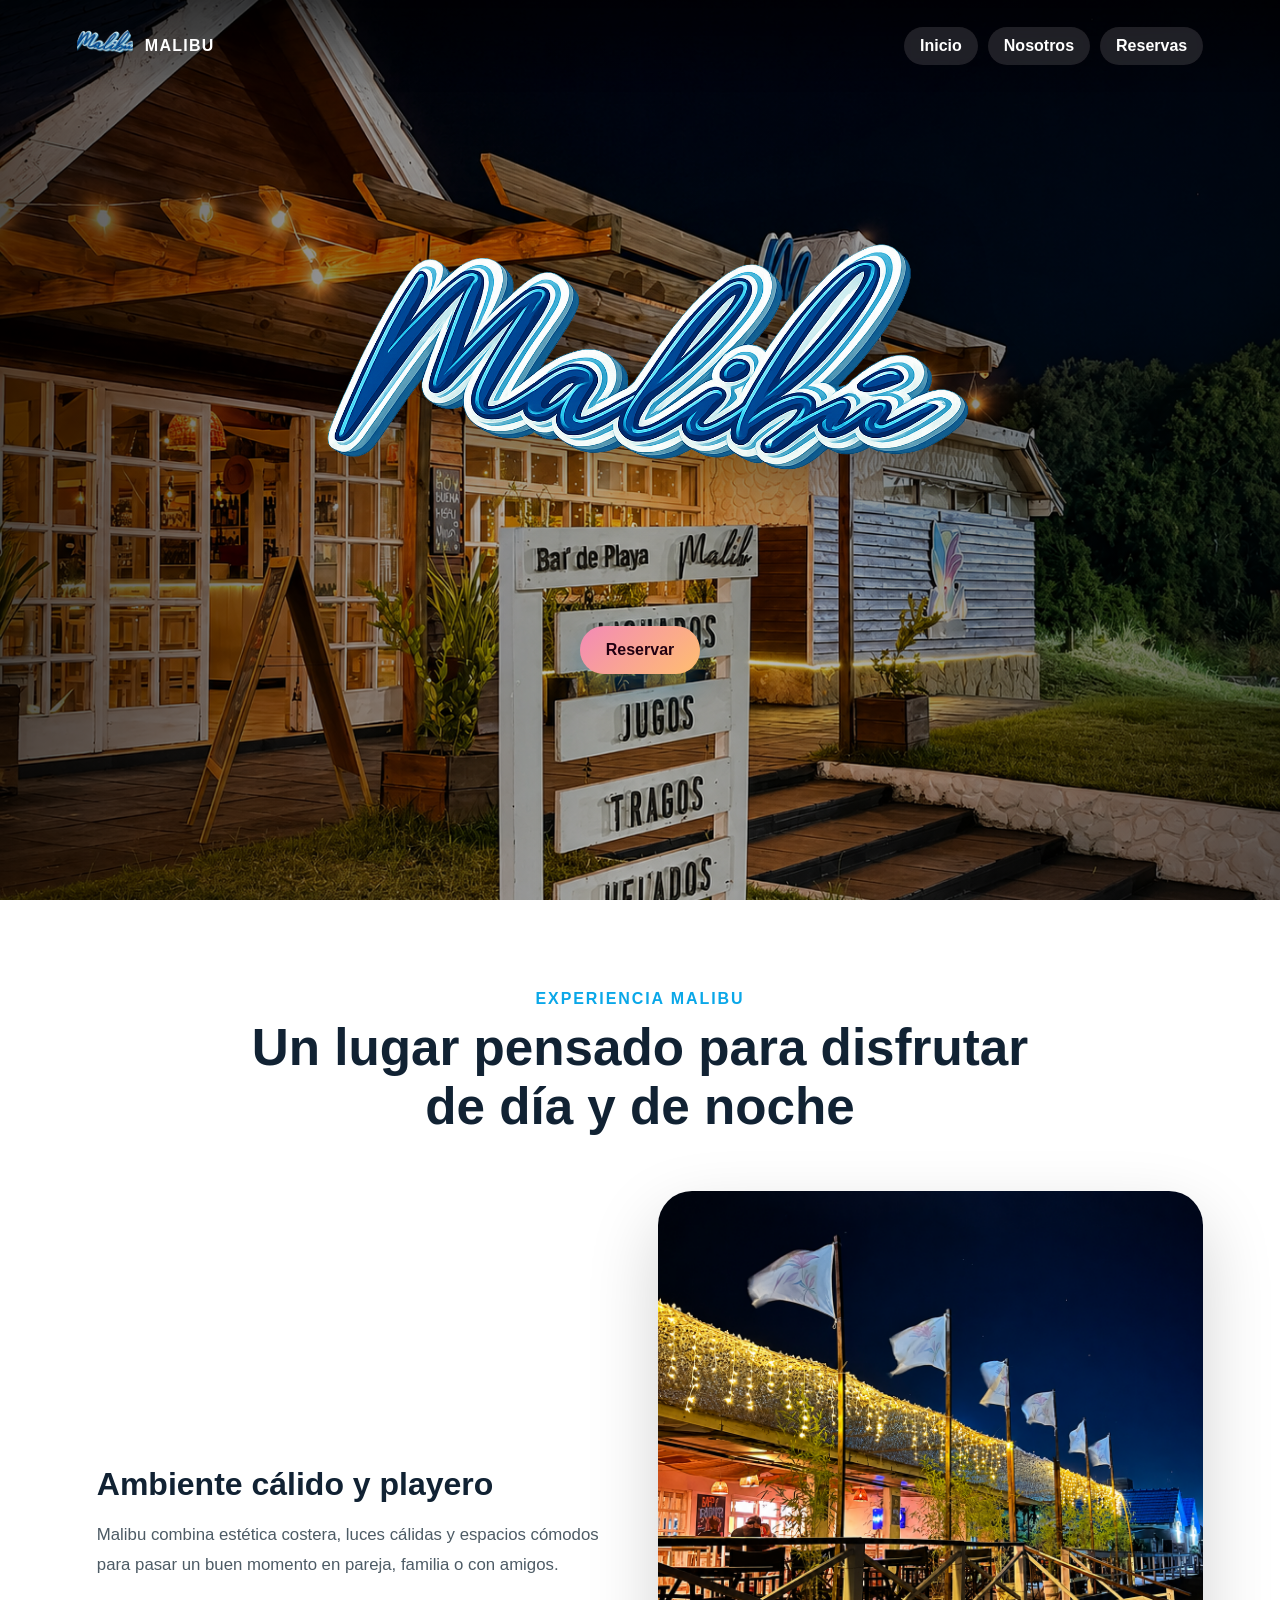
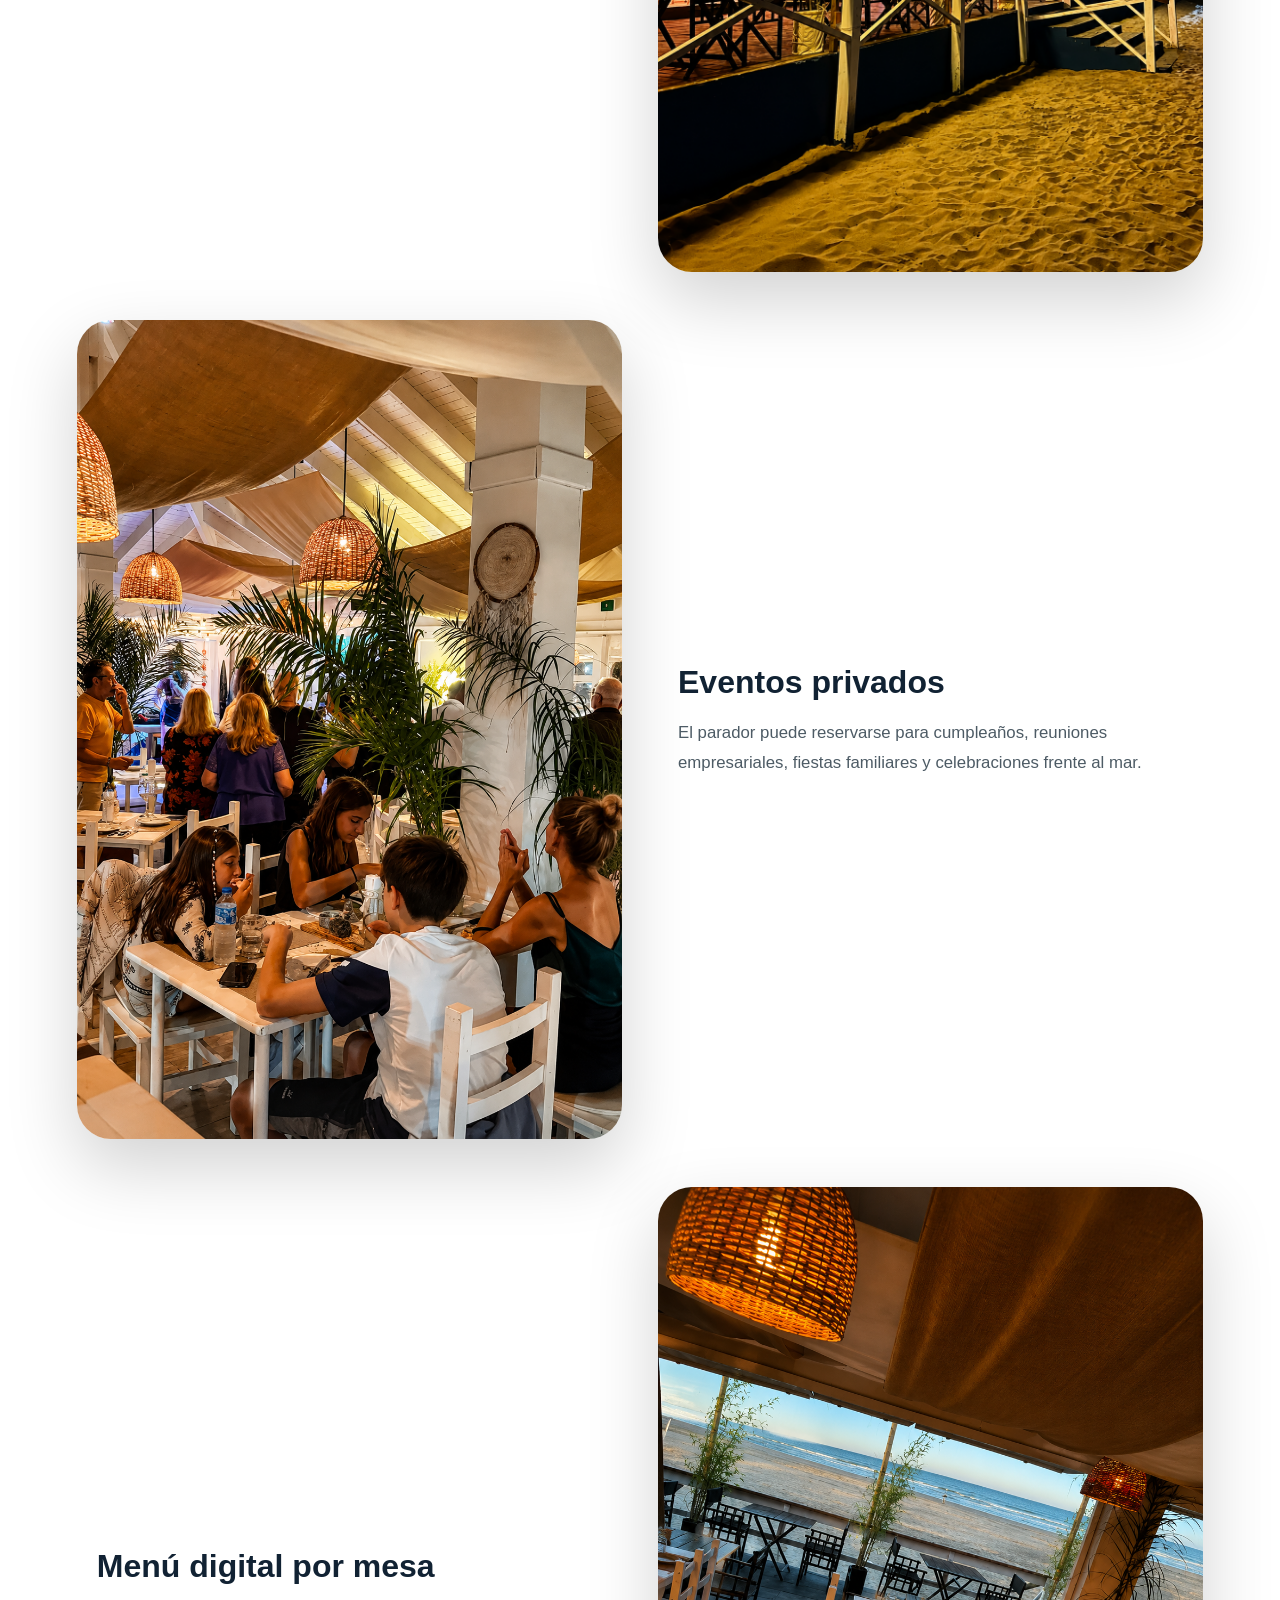
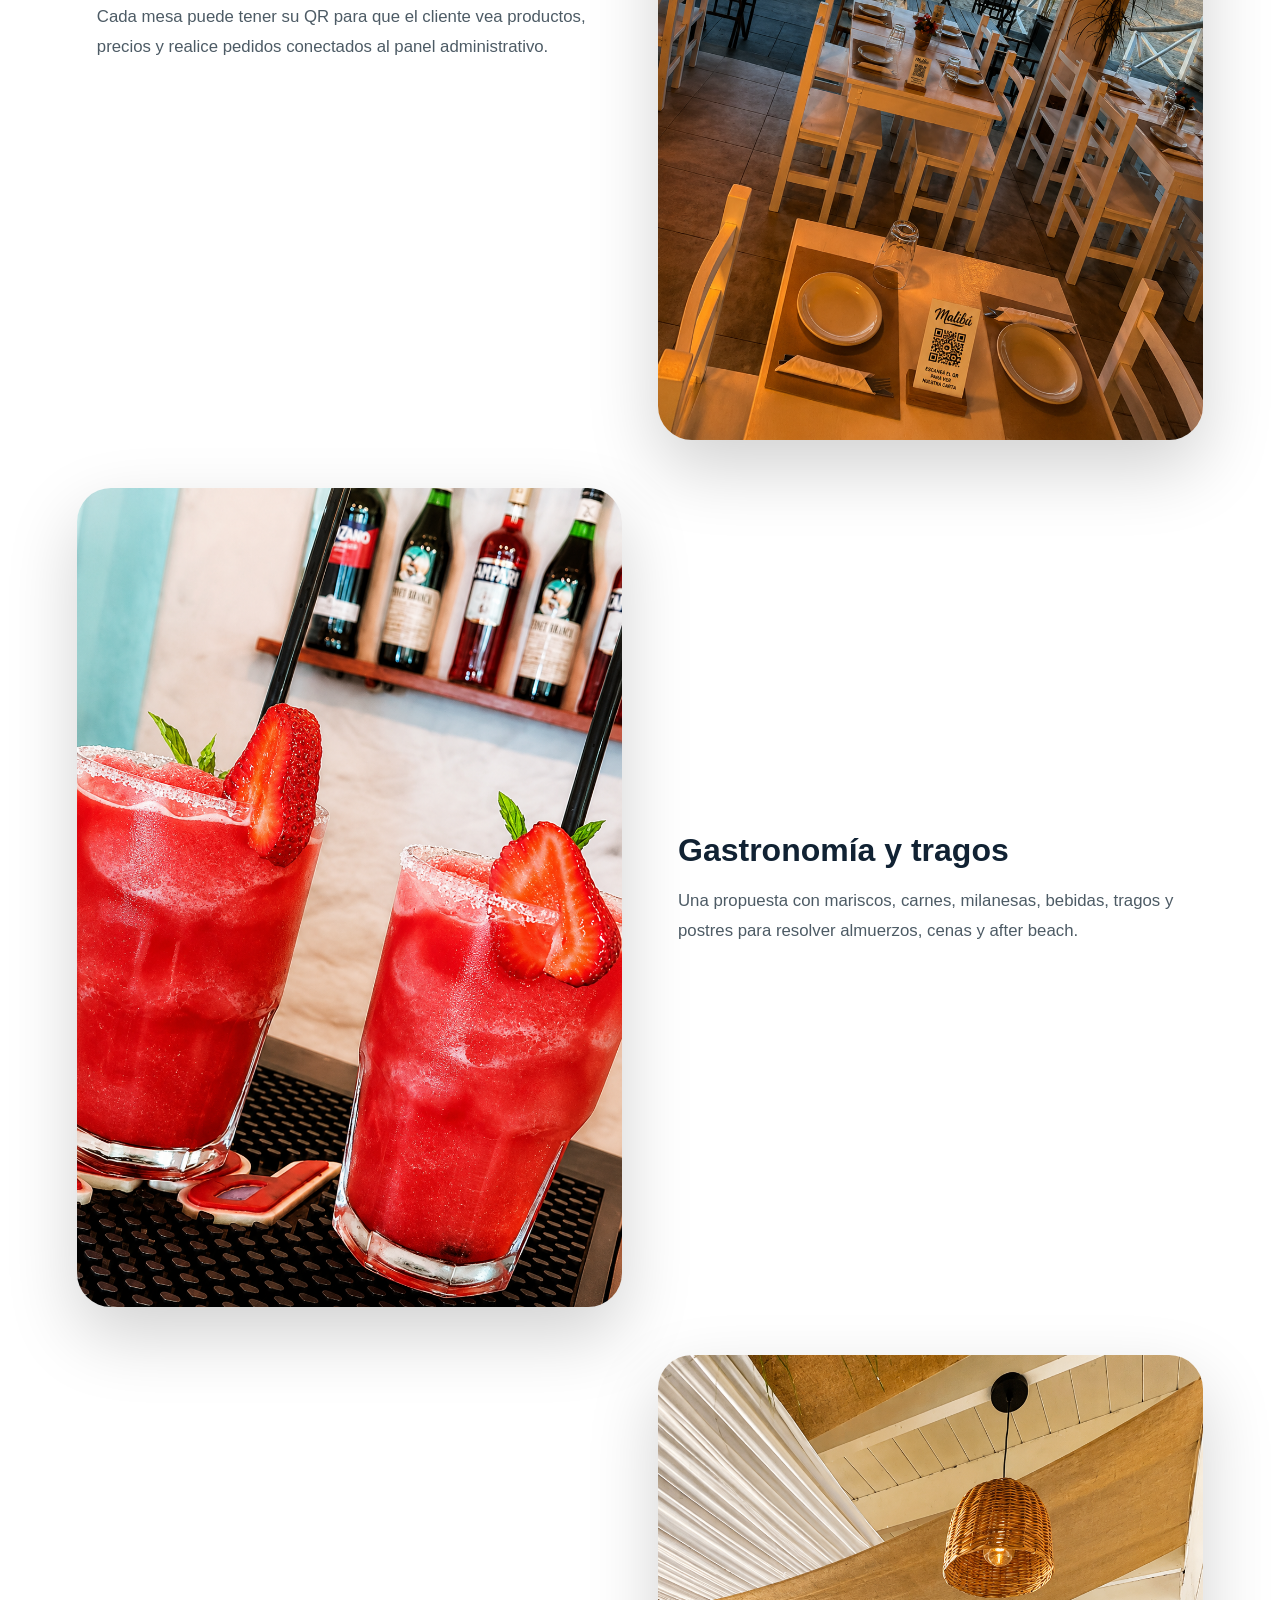
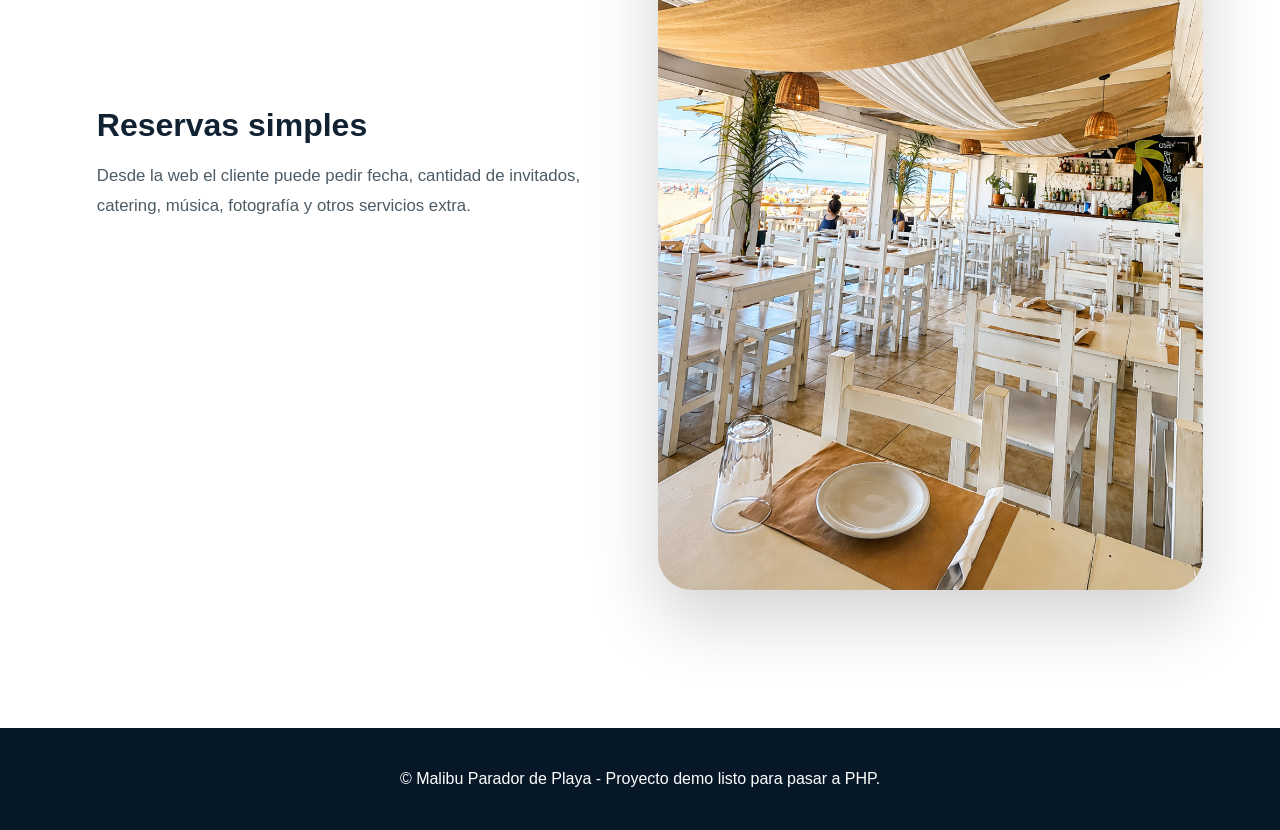
==== index.html @ bb365b21 "Add files via upload" ====
<!DOCTYPE html>
<html lang="es">

<head>
    <meta charset="UTF-8">
    <meta name="viewport" content="width=device-width,initial-scale=1.0">
    <title>Malibu | Parador de playa</title>
    <link rel="stylesheet" href="assets/css/style.css">
</head>

<body>
    <header class="topbar"><a class="brand" href="index.html"><img src="assets/img/logo.png">MALIBU</a>
        <nav class="nav"><a href="index.html">Inicio</a><a href="nosotros.html">Nosotros</a><a
                href="reservas.html">Reservas</a>
        </nav>
    </header>
    <main>
<section class="hero" style="--hero:url('../img/hero_local.png');">

    <img src="assets/img/logo.png" alt="Malibú" class="hero-logo">

    <div class="hero-content">
        <div class="actions">
            <a class="btn alt" href="reservas.html">Reservar</a>
        </div>
    </div>

</section>
        <section class="section">
            <div class="section-title"><span>Experiencia Malibu</span>
                <h2>Un lugar pensado para disfrutar de día y de noche</h2>
            </div>
            <article class="split">
                <div class="photo"><img src="assets/img/imagen1.png"></div>
                <div class="copy">
                    <h3>Ambiente cálido y playero</h3>
                    <p>Malibu combina estética costera, luces cálidas y espacios cómodos para pasar un buen momento en
                        pareja, familia o con amigos.</p>
                </div>
            </article>
            <article class="split">
                <div class="photo"><img src="assets/img/imagen2.png"></div>
                <div class="copy">
                    <h3>Eventos privados</h3>
                    <p>El parador puede reservarse para cumpleaños, reuniones empresariales, fiestas familiares y
                        celebraciones frente al mar.</p>
                </div>
            </article>
            <article class="split">
                <div class="photo"><img src="assets/img/imagen3.png"></div>
                <div class="copy">
                    <h3>Menú digital por mesa</h3>
                    <p>Cada mesa puede tener su QR para que el cliente vea productos, precios y realice pedidos
                        conectados al panel administrativo.</p>
                </div>
            </article>
            <article class="split">
                <div class="photo"><img src="assets/img/imagen4.png"></div>
                <div class="copy">
                    <h3>Gastronomía y tragos</h3>
                    <p>Una propuesta con mariscos, carnes, milanesas, bebidas, tragos y postres para resolver almuerzos,
                        cenas y after beach.</p>
                </div>
            </article>
            <article class="split">
                <div class="photo"><img src="assets/img/imagen5.png"></div>
                <div class="copy">
                    <h3>Reservas simples</h3>
                    <p>Desde la web el cliente puede pedir fecha, cantidad de invitados, catering, música, fotografía y
                        otros servicios extra.</p>
                </div>
            </article>
        </section>
    </main>
    <footer class="footer">© Malibu Parador de Playa - Proyecto demo listo para pasar a PHP.</footer>
</body>

</html>
---- assets/css/style.css ----
:root {
    --blue: #0aa7e8;
    --pink: #f38ab7;
    --cream: #fff8dd;
    --dark: #071827;
    --glass: rgba(255, 255, 255, .14);
    --text: #123
}

* {
    box-sizing: border-box
}

html {
    scroll-behavior: smooth
}

body {
    margin: 0;
    font-family: 'Poppins', Arial, sans-serif;
    background: #fff;
    color: var(--text)
}

a {
    text-decoration: none;
    color: inherit
}

img {
    max-width: 100%;
    display: block
}

.topbar {
    position: fixed;
    top: 0;
    left: 0;
    width: 100%;
    z-index: 50;
    padding: 18px 6%;
    display: flex;
    align-items: center;
    justify-content: space-between;
    background: linear-gradient(180deg, rgba(0, 0, 0, .55), transparent)
}

.brand {
    display: flex;
    align-items: center;
    gap: 12px;
    color: #fff;
    font-weight: 800;
    letter-spacing: .08em
}

.brand img {
    width: 56px;
    height: 56px;
    border-radius: 50%;
    object-fit: cover
}

.nav {
    display: flex;
    gap: 10px
}

.nav a {
    color: #fff;
    padding: 10px 16px;
    border-radius: 999px;
    background: rgba(255, 255, 255, .12);
    backdrop-filter: blur(10px);
    font-weight: 600
}

.nav a:hover,
.btn:hover {
    transform: translateY(-2px)
}

.hero {
    min-height: 100vh;
    position: relative;
    display: flex;
    align-items: center;
    justify-content: center;
    padding: 120px 6% 70px;
    overflow: hidden
}

.hero::before {
    content: "";
    position: absolute;
    inset: 0;
    background: var(--hero) center/cover no-repeat;
    z-index: -2
}

.hero::after {
    content: "";
    position: absolute;
    inset: 0;
    background: linear-gradient(90deg, rgba(0, 0, 0, .68), rgba(0, 0, 0, .18), rgba(0, 0, 0, .62));
    z-index: -1
}

.hero-content {
    text-align: center;
    color: #fff;
    max-width: 950px
}

.hero-logo {
    width: 190px;
    margin: 0 auto 20px;
    border-radius: 50%;
    filter: drop-shadow(0 20px 40px rgba(0, 0, 0, .45))
}

.hero h1 {
    font-size: clamp(3rem, 7vw, 6rem);
    font-weight: 900;
    color:#fff;

    text-shadow:
        1px 1px 0 rgba(0,0,0,.3),
        2px 2px 0 rgba(0,0,0,.25),
        3px 3px 0 rgba(0,0,0,.2),
        0 15px 30px rgba(0,0,0,.45);
}

.hero p {
    font-size: 1.25rem;
    max-width: 760px;
    margin: 0 auto 30px;
    color: #f7fbff
}

.actions {
    display: flex;
    gap: 16px;
    justify-content: center;
    flex-wrap: wrap
}

.btn {
    border: 0;
    border-radius: 999px;
    padding: 15px 26px;
    font-weight: 800;
    cursor: pointer;
    transition: .25s;
    background: linear-gradient(135deg, var(--blue), #0879c9);
    color: #fff;
    box-shadow: 0 14px 30px rgba(0, 115, 190, .35)
}

.btn.alt {
    background: linear-gradient(135deg, var(--pink), #ffbe6f);
    color: #201
}

.section {
    padding: 90px 6%
}

.section-title {
    text-align: center;
    max-width: 820px;
    margin: 0 auto 55px
}

.section-title span {
    color: var(--blue);
    font-weight: 800;
    text-transform: uppercase;
    letter-spacing: .12em
}

.section-title h2 {
    font-size: clamp(2rem, 4vw, 3.6rem);
    margin: 10px 0
}

.split {
    display: grid;
    grid-template-columns: 1fr 1fr;
    gap: 36px;
    align-items: center;
    max-width: 1180px;
    margin: 0 auto 48px
}

.split:nth-child(even) .photo {
    order: 2
}

.photo {
    border-radius: 34px;
    overflow: hidden;
    box-shadow: 0 28px 70px rgba(0, 0, 0, .18);
    min-height: 350px
}

.photo img {
    width: 100%;
    height: 100%;
    object-fit: cover
}

.copy {
    padding: 20px
}

.copy h3 {
    font-size: 2rem;
    margin: 0 0 14px
}

.copy p {
    font-size: 1.05rem;
    line-height: 1.8;
    color: #4d5b65
}

.cards {
    display: grid;
    grid-template-columns: repeat(3, 1fr);
    gap: 22px;
    max-width: 1150px;
    margin: auto
}

.card {
    padding: 28px;
    border-radius: 28px;
    background: #fff;
    box-shadow: 0 18px 50px rgba(0, 0, 0, .08);
    border: 1px solid rgba(0, 0, 0, .06)
}

.card b {
    font-size: 1.25rem
}

.form-wrap {
    max-width: 980px;
    margin: auto;
    background: #fff;
    border-radius: 36px;
    padding: 34px;
    box-shadow: 0 30px 80px rgba(0, 0, 0, .12)
}

.form-grid {
    display: grid;
    grid-template-columns: 1fr 1fr;
    gap: 16px
}

.field {
    display: flex;
    flex-direction: column;
    gap: 7px
}

.field.full {
    grid-column: 1/-1
}

.field label {
    font-weight: 700
}

.field input,
.field select,
.field textarea {
    padding: 15px;
    border: 1px solid #dce7ed;
    border-radius: 16px;
    font: inherit
}

.footer {
    background: #061827;
    color: #fff;
    padding: 42px 6%;
    text-align: center
}

.menu-page {
    background: #f4fbff
}

.menu-grid {
    display: grid;
    grid-template-columns: repeat(3, 1fr);
    gap: 22px
}

.product {
    background: #fff;
    border-radius: 28px;
    overflow: hidden;
    box-shadow: 0 18px 45px rgba(0, 0, 0, .09)
}

.product img {
    height: 190px;
    width: 100%;
    object-fit: cover
}

.product-body {
    padding: 20px
}

.product-top {
    display: flex;
    justify-content: space-between;
    gap: 12px
}

.price {
    color: var(--blue);
    font-weight: 900
}

.admin-body {
    display: flex;
    background: #f1f7fb;
    min-height: 100vh
}

.sidebar {
    width: 260px;
    background: #071827;
    color: #fff;
    padding: 24px;
    position: fixed;
    height: 100vh
}

.sidebar img {
    width: 80px;
    border-radius: 50%;
    margin-bottom: 16px
}

.side-link {
    display: block;
    padding: 14px 16px;
    border-radius: 16px;
    margin: 8px 0;
    background: rgba(255, 255, 255, .07)
}

.admin-main {
    margin-left: 260px;
    padding: 30px;
    width: calc(100% - 260px)
}

.admin-grid {
    display: grid;
    grid-template-columns: repeat(4, 1fr);
    gap: 18px
}

.stat,
.panel {
    background: #fff;
    border-radius: 24px;
    padding: 22px;
    box-shadow: 0 14px 35px rgba(0, 0, 0, .07)
}

.panel {
    margin-top: 22px
}

.table {
    width: 100%;
    border-collapse: collapse
}

.table th,
.table td {
    padding: 14px;
    border-bottom: 1px solid #e8eef2;
    text-align: left
}

.calendar {
    display: grid;
    grid-template-columns: repeat(7, 1fr);
    gap: 10px
}

.day {
    background: #f4f9fc;
    border-radius: 14px;
    min-height: 85px;
    padding: 10px;
    font-weight: 700
}

.busy {
    background: #ffe1eb;
    color: #b90044
}

.free {
    background: #dff8ef;
    color: #027342
}

.search-row {
    display: grid;
    grid-template-columns: 1fr 1fr auto;
    gap: 12px;
    margin-bottom: 16px
}

.notice {
    position: fixed;
    right: 24px;
    top: 24px;
    background: #fff;
    border-left: 6px solid var(--pink);
    padding: 18px;
    border-radius: 18px;
    box-shadow: 0 18px 45px rgba(0, 0, 0, .14)
}

.hero{
    position:relative;
}

.hero-logo{
    position:absolute;
    top:45%;
    left:50%;
    transform:translate(-50%,-50%);

    width:820px;
    max-width:70vw;
    height:auto;

    z-index:10;

    filter:drop-shadow(0 15px 40px rgba(0,0,0,.45));

    pointer-events:none;
}

.hero-content{
    position:relative;
    z-index:20;

    text-align:center;
    color:#fff;
    max-width:950px;
}
.actions{
    margin-top:350px;
}

@media(max-width:900px) {
    .nav {
        display: none
    }

    .topbar {
        padding: 12px 4%
    }

    .hero {
        min-height: 88vh
    }

    .hero h1 {
        font-size: 2.7rem
    }

    .split,
    .cards,
    .menu-grid,
    .form-grid,
    .admin-grid {
        grid-template-columns: 1fr
    }

    .split:nth-child(even) .photo {
        order: 0
    }

    .photo {
        min-height: 250px
    }

    .admin-body {
        display: block
    }

    .sidebar {
        position: relative;
        width: 100%;
        height: auto
    }

    .admin-main {
        margin: 0;
        width: 100%;
        padding: 16px
    }

    .calendar {
        grid-template-columns: repeat(2, 1fr)
    }

    .search-row {
        grid-template-columns: 1fr
    }

    .notice {
        position: static;
        margin: 12px
    }
}
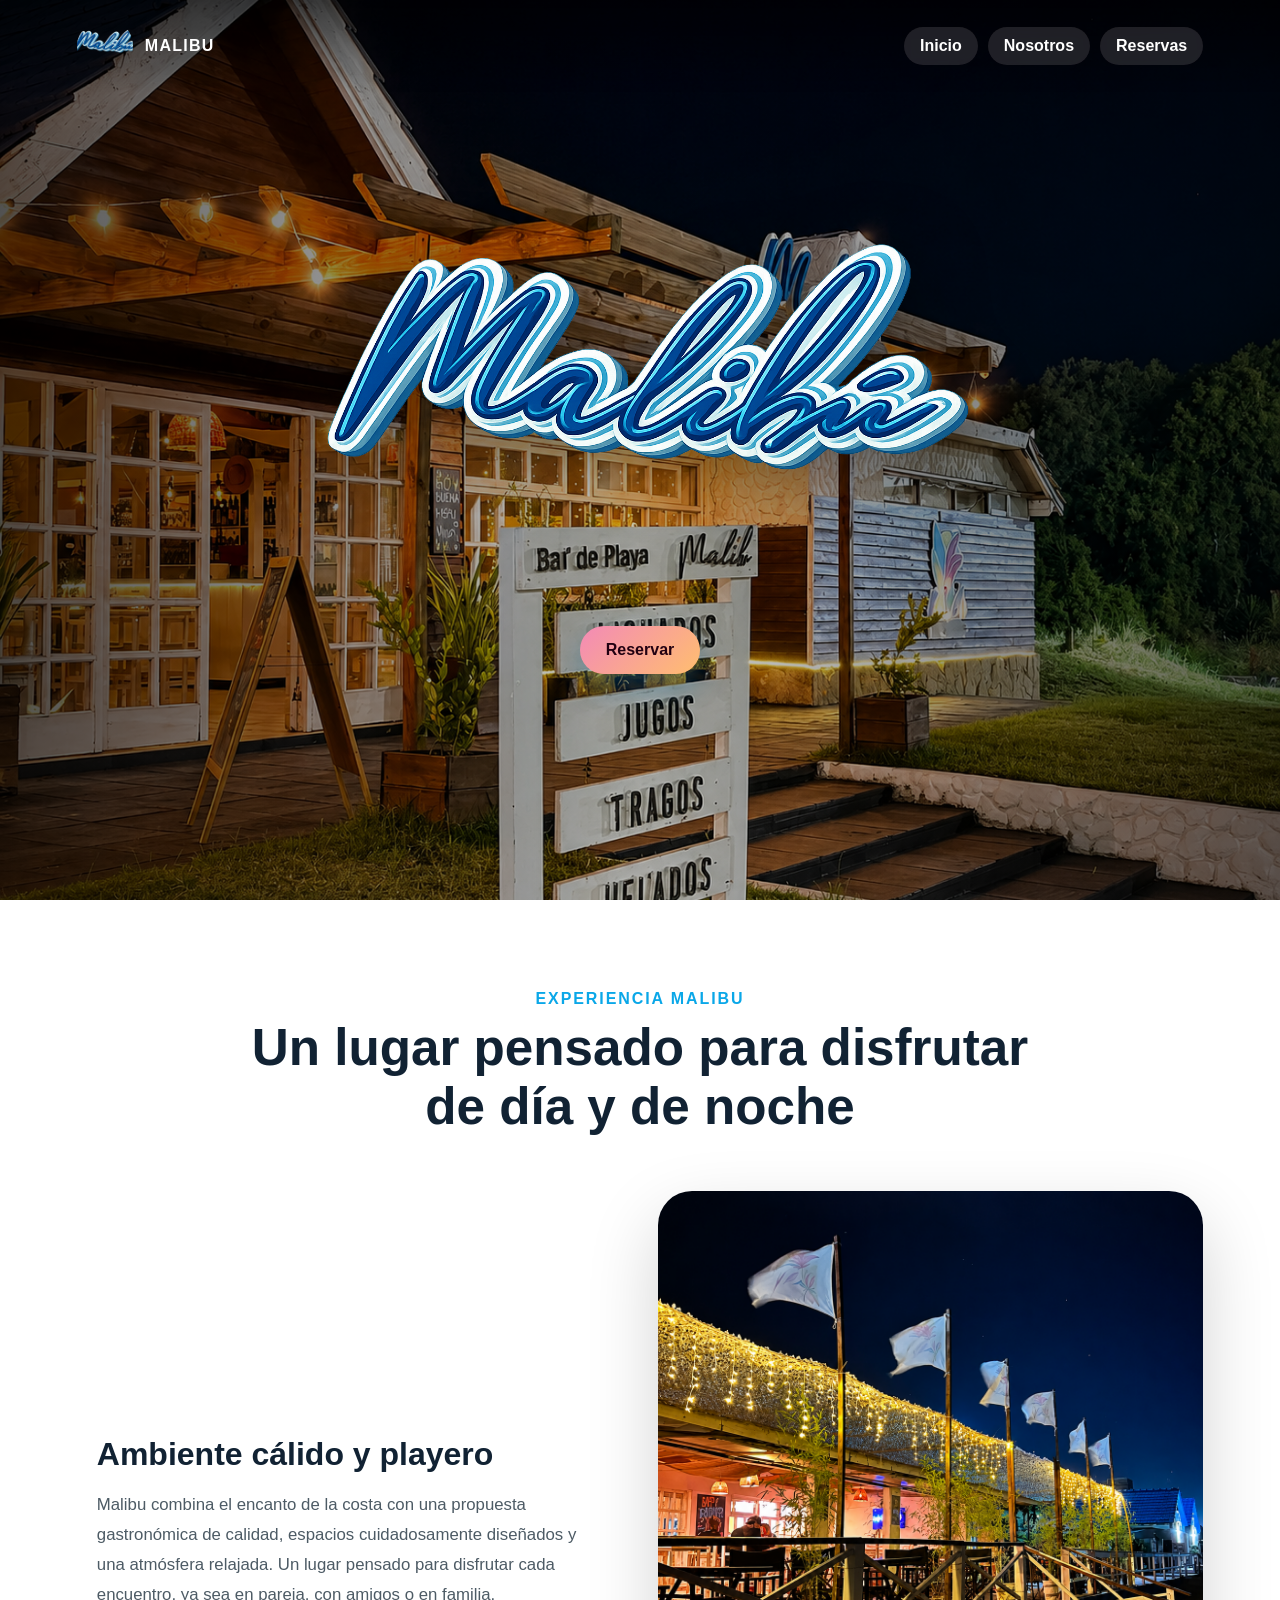
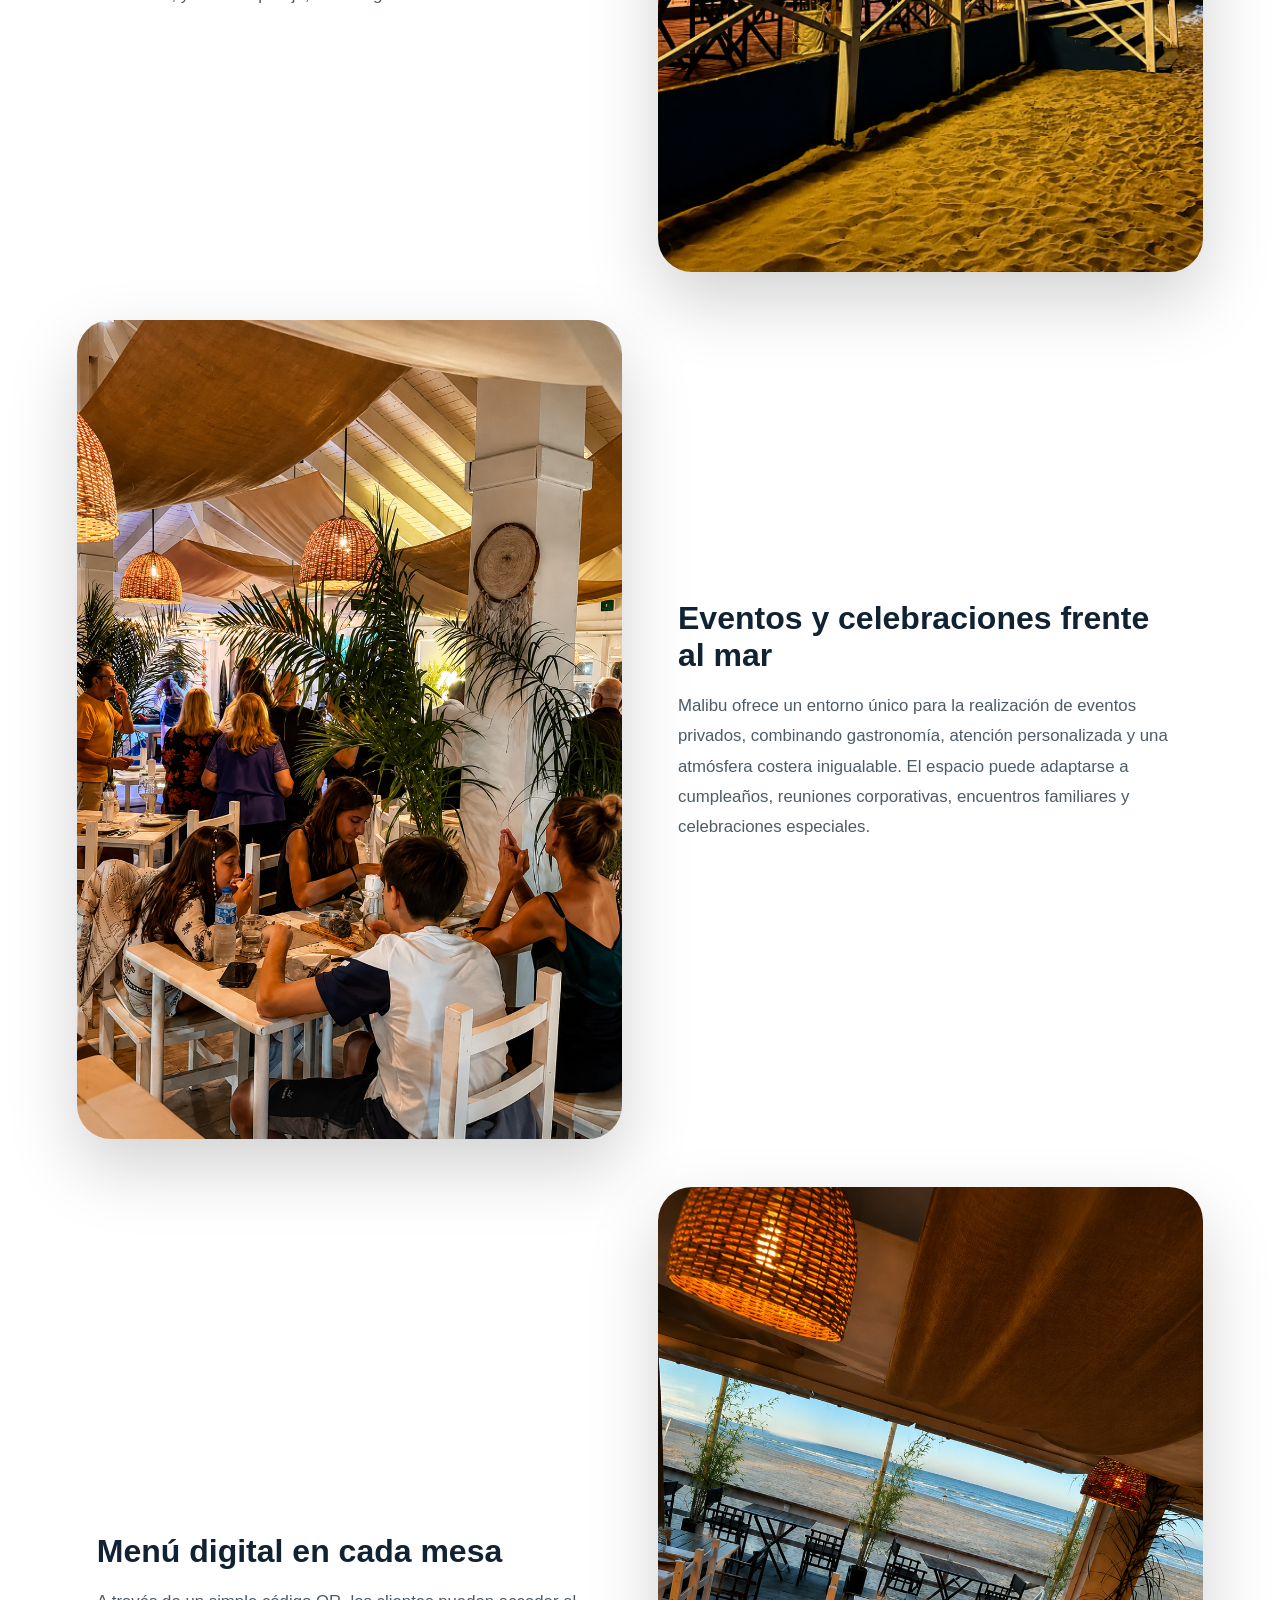
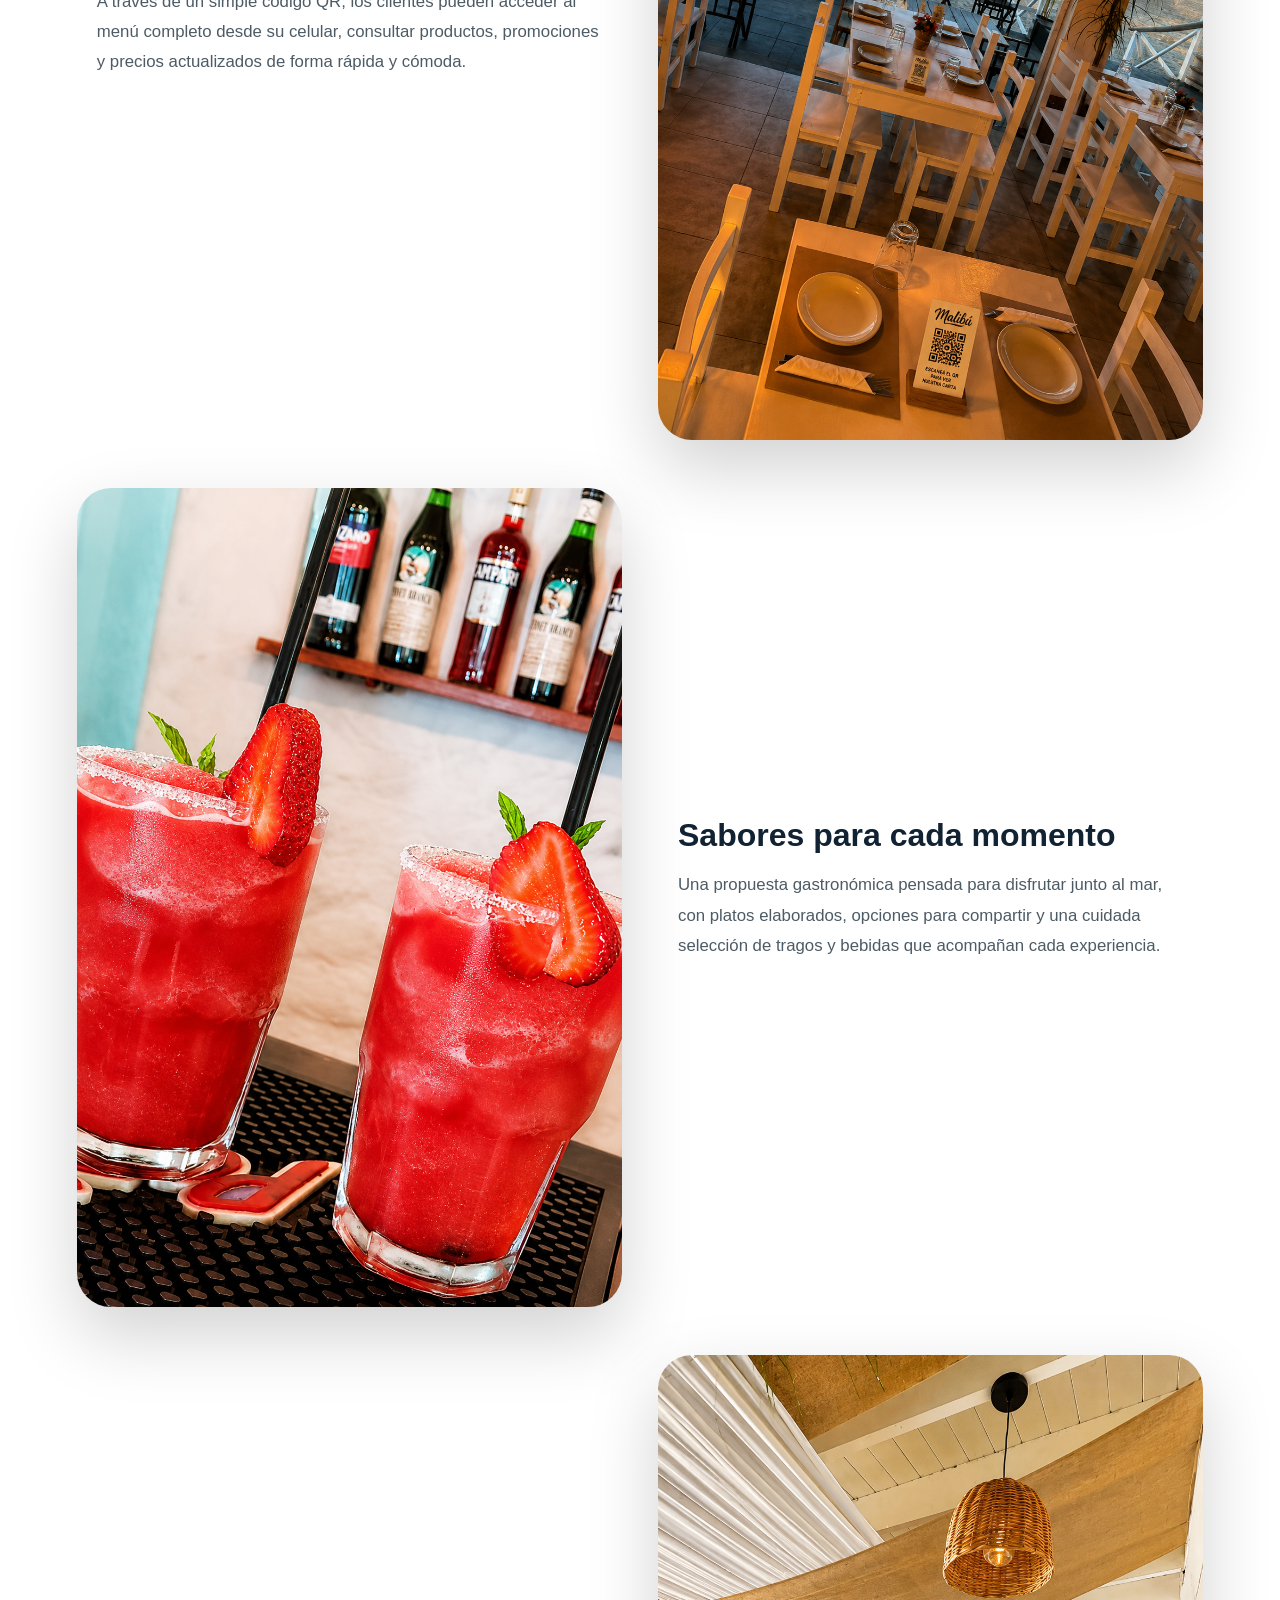
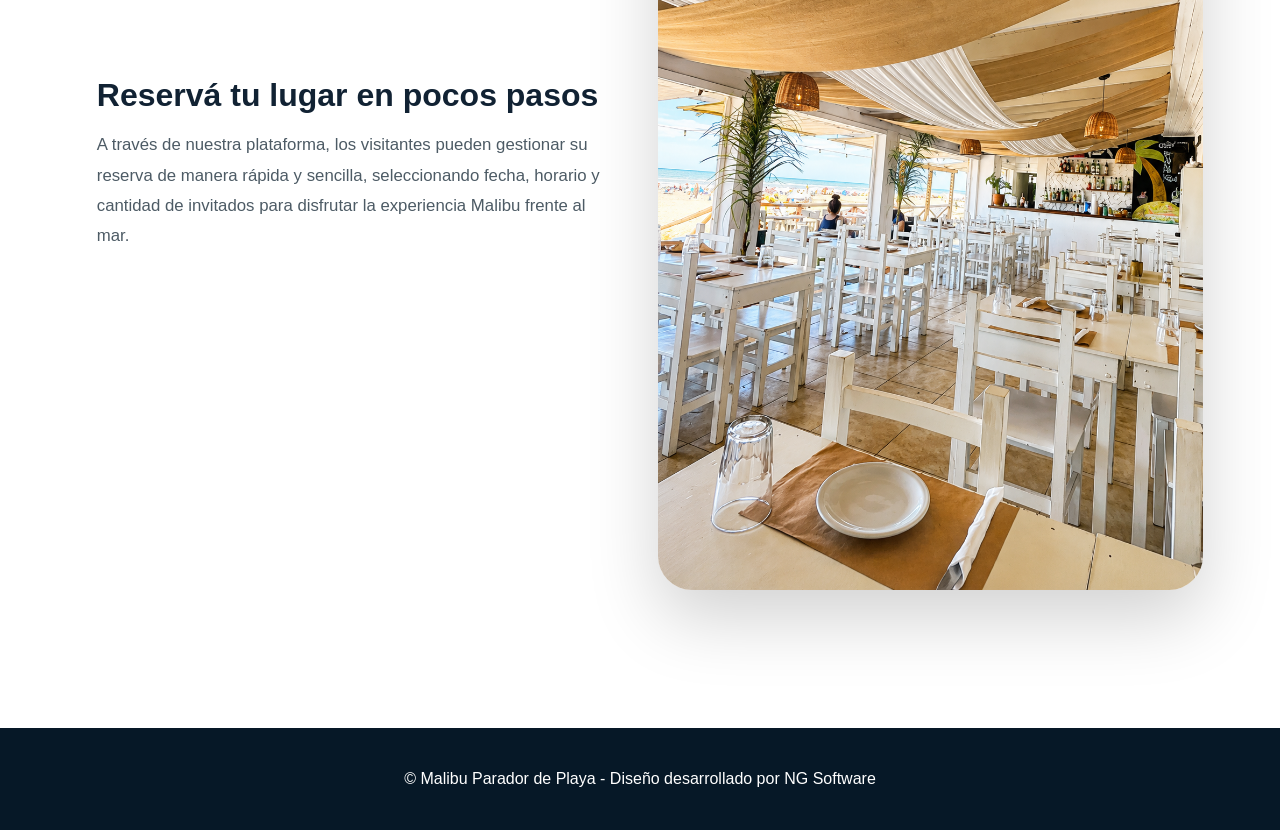
==== commit 1d8703a6: "Update index.html" ====
--- a/index.html
+++ b/index.html
@@ -34,45 +34,40 @@
                 <div class="photo"><img src="assets/img/imagen1.png"></div>
                 <div class="copy">
                     <h3>Ambiente cálido y playero</h3>
-                    <p>Malibu combina estética costera, luces cálidas y espacios cómodos para pasar un buen momento en
-                        pareja, familia o con amigos.</p>
+                    <p>Malibu combina el encanto de la costa con una propuesta gastronómica de calidad, espacios cuidadosamente diseñados y una atmósfera relajada. Un lugar pensado para disfrutar cada encuentro, ya sea en pareja, con amigos o en familia.</p>
                 </div>
             </article>
             <article class="split">
                 <div class="photo"><img src="assets/img/imagen2.png"></div>
                 <div class="copy">
-                    <h3>Eventos privados</h3>
-                    <p>El parador puede reservarse para cumpleaños, reuniones empresariales, fiestas familiares y
-                        celebraciones frente al mar.</p>
+                    <h3>Eventos y celebraciones frente al mar</h3>
+                    <p>Malibu ofrece un entorno único para la realización de eventos privados, combinando gastronomía, atención personalizada y una atmósfera costera inigualable. El espacio puede adaptarse a cumpleaños, reuniones corporativas, encuentros familiares y celebraciones especiales.</p>
                 </div>
             </article>
             <article class="split">
                 <div class="photo"><img src="assets/img/imagen3.png"></div>
                 <div class="copy">
-                    <h3>Menú digital por mesa</h3>
-                    <p>Cada mesa puede tener su QR para que el cliente vea productos, precios y realice pedidos
-                        conectados al panel administrativo.</p>
+                    <h3>Menú digital en cada mesa</h3>
+                    <p>A través de un simple código QR, los clientes pueden acceder al menú completo desde su celular, consultar productos, promociones y precios actualizados de forma rápida y cómoda.</p>
                 </div>
             </article>
             <article class="split">
                 <div class="photo"><img src="assets/img/imagen4.png"></div>
                 <div class="copy">
-                    <h3>Gastronomía y tragos</h3>
-                    <p>Una propuesta con mariscos, carnes, milanesas, bebidas, tragos y postres para resolver almuerzos,
-                        cenas y after beach.</p>
+                    <h3>Sabores para cada momento</h3>
+                    <p>Una propuesta gastronómica pensada para disfrutar junto al mar, con platos elaborados, opciones para compartir y una cuidada selección de tragos y bebidas que acompañan cada experiencia.</p>
                 </div>
             </article>
             <article class="split">
                 <div class="photo"><img src="assets/img/imagen5.png"></div>
                 <div class="copy">
-                    <h3>Reservas simples</h3>
-                    <p>Desde la web el cliente puede pedir fecha, cantidad de invitados, catering, música, fotografía y
-                        otros servicios extra.</p>
+                    <h3>Reservá tu lugar en pocos pasos</h3>
+                    <p>A través de nuestra plataforma, los visitantes pueden gestionar su reserva de manera rápida y sencilla, seleccionando fecha, horario y cantidad de invitados para disfrutar la experiencia Malibu frente al mar.</p>
                 </div>
             </article>
         </section>
     </main>
-    <footer class="footer">© Malibu Parador de Playa - Proyecto demo listo para pasar a PHP.</footer>
+    <footer class="footer">© Malibu Parador de Playa - Diseño desarrollado por NG Software</footer>
 </body>
 
-</html>+</html>
